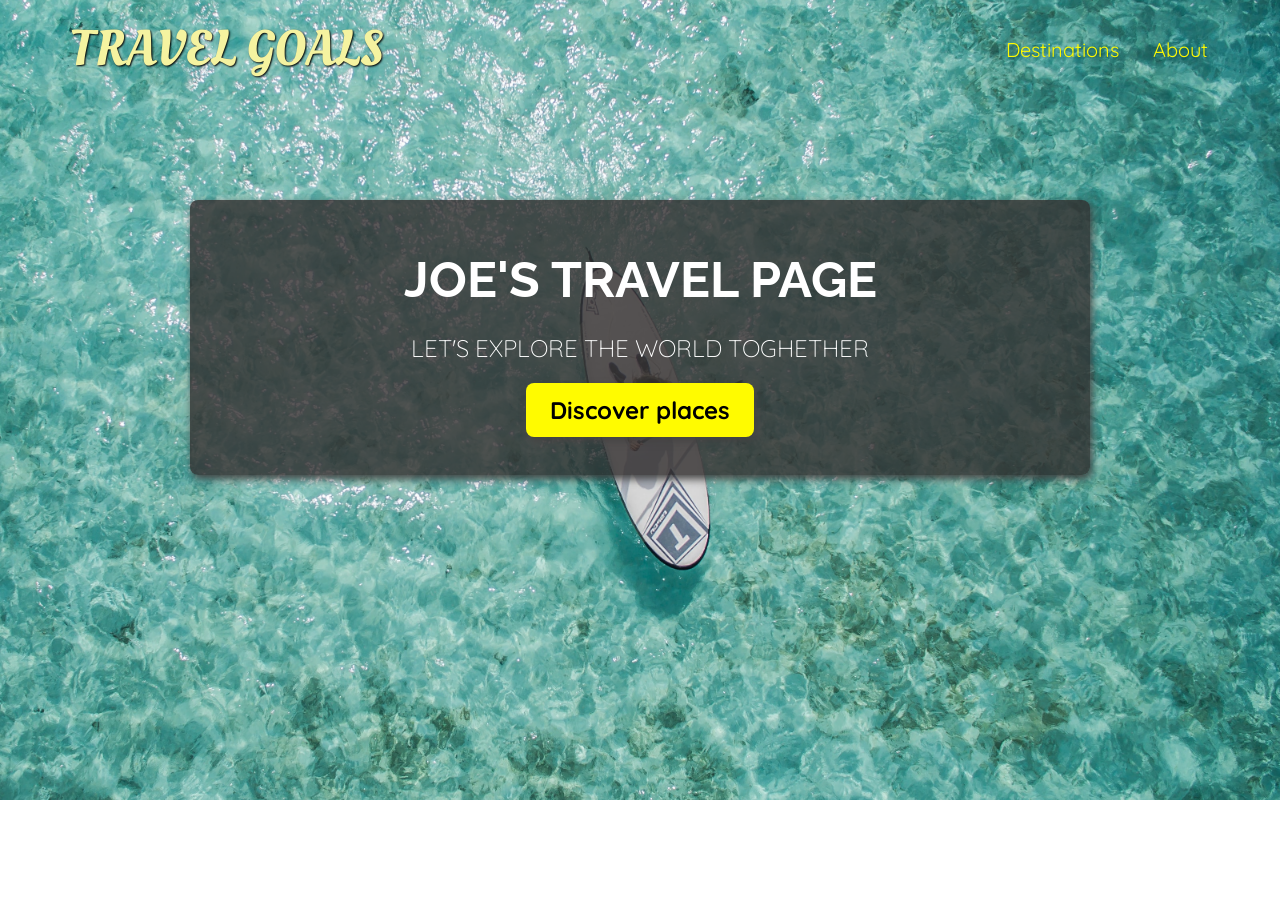
==== index.html @ 0a08febb "nav bar and first section completed Co-Authored-By: Claude Opus 5.5 <noreply@anthropic.com>" ====
<!doctype html>
<html lang="en">
  <head>
    <meta charset="UTF-8" />
    <link
      href="https://fonts.googleapis.com/css2?family=Raleway:wght@700&family=Oleo+Script:wght@700&family=Quicksand:wght@300;500;700&display=swap"
      rel="stylesheet"
    />
    <link rel="stylesheet" href="shared.css" />
    <link rel="stylesheet" href="styles.css" />

    <title>Travel Goals</title>
  </head>
  <body>
    <header>
      <div id="page-logo"><a href="/index.html">Travel Goals</a></div>
      <nav>
        <ul>
          <li><a href="places.html">Destinations</a></li>
          <li><a href="">About</a></li>
        </ul>
      </nav>
    </header>

    <main>
      <section id="hero">
        <div id="hero-content">
          <h1>Joe's Travel Page</h1>
          <p>Let's explore the world toghether</p>
          <a href="/places.html">Discover places</a>
        </div>
      </section>
      <section id="highlights"></section>
    </main>
    <footer></footer>
  </body>
</html>
---- shared.css ----
body {
  font-family: "Quicksand", sans-serif;
  margin: 0;
}

ul {
  list-style: none;
  margin: 0;
  padding: 0;
}
header {
  display: flex;
  justify-content: space-between;
  align-items: center;
  padding: 15px 60px;
  position: absolute;
  width: 100%;
  box-sizing: border-box;
}
#page-logo a {
  padding: 10px;
  font-family: "Oleo Script", sans-serif;
  color: rgb(245, 243, 160);
  font-size: 50px;
  text-decoration: none;
  text-transform: uppercase;
  text-shadow: 1px 1px 2px rgb(0, 0, 0);
}

header ul {
  display: flex;
}
header li {
  margin-left: 10px;
}

header a{
    color: rgb(255, 251, 0);
    text-decoration: none;
    font-size: 20px;
    padding: 12px;
    text-shadow: 1px 1px 2px rgba(0, 0, 0, 0.2);
    border-radius: 6px;

}

header a:hover{
    color: (77, 77, 77);
    background-color: rgb(255, 251, 0);
}
---- styles.css ----
#hero {
  height: 800px;
  background-image: url("/images/places/ocean.jpg");
  background-position: center;
  background-size: cover;
}

#hero-content{
    width: 900px;
    background-color: rgba(51, 47, 47, 0.8);
    box-shadow: 2px 4px 8px rgb(68,67,67);
    border-radius: 8px;
    text-align: center;
    padding: 50px 0;
    margin: 0 auto;
    position: relative;
    top: 200px;
}

#hero-content h1{
    color: white;
    text-transform: uppercase;
    font-size: 50px;
    font-family: "Raleway", sans-serif;
    margin: 0;
}

#hero-content p{
    color: white;
    text-transform: uppercase;
    font-size: 24px;
    font-weight: 300;
    margin-bottom: 32px;
}

#hero-content a{
    text-decoration: none;
    background-color: rgb(255, 251, 0);
    padding: 12px 24px;
    color: black;
    font-size: 24px;
    font-weight: bold;
    border-radius: 8px;
    box-shadow: 2px 4px 8px rgb(68, 67, 67);
}

#hero-content a:hover {
    background-color: rgb(255, 238, 0);
}
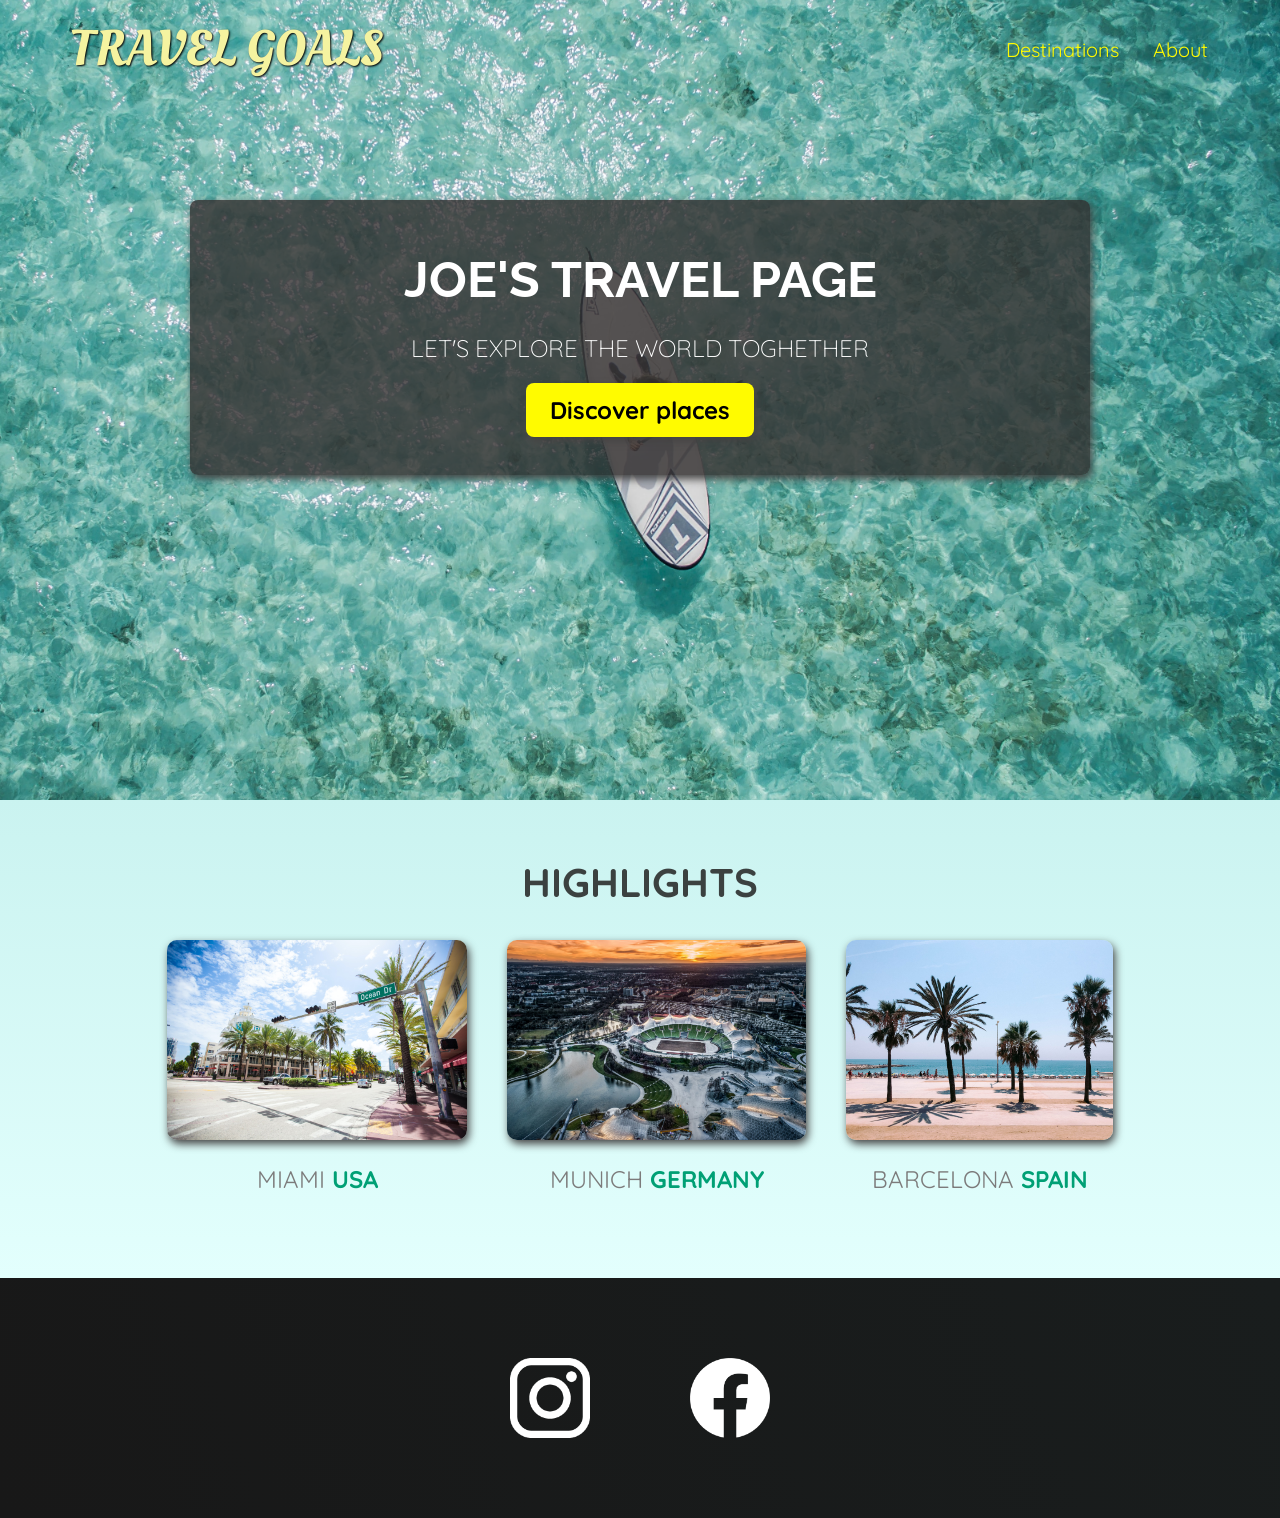
==== commit 203427cf: "Finished second section and footer" ====
--- a/index.html
+++ b/index.html
@@ -30,8 +30,43 @@
           <a href="/places.html">Discover places</a>
         </div>
       </section>
-      <section id="highlights"></section>
+      <section id="highlights">
+        <h2>Highlights</h2>
+        <ul id="destinations">
+          <li class="destination">
+            <img src="/images/places/miami.jpg" alt="Sunny Day in Miami" />
+            <p>Miami <strong>USA</strong></p>
+          </li>
+          <li class="destination">
+            <img
+              src="/images/places/munich.jpg"
+              alt="Munich stadium in winter"
+            />
+            <p>Munich <strong>Germany</strong></p>
+          </li>
+          <li class="destination">
+            <img
+              src="/images/places/barcelona.jpg"
+              alt="Palm beach in Barcelona"
+            />
+            <p>Barcelona <strong>Spain</strong></p>
+          </li>
+        </ul>
+      </section>
     </main>
-    <footer></footer>
+    <footer>
+      <ul>
+        <li>
+          <a href="https://www.instagram.com" target="_blank"
+            ><img src="/images/icons/insta.png" alt="Insagram logo"
+          /></a>
+        </li>
+        <li>
+          <a href="https://www.facebook.com" target="_blank"
+            ><img src="/images/icons/facebook.png" alt="Facebook logo"
+          /></a>
+        </li>
+      </ul>
+    </footer>
   </body>
 </html>
--- a/shared.css
+++ b/shared.css
@@ -34,17 +34,38 @@
   margin-left: 10px;
 }
 
-header a{
-    color: rgb(255, 251, 0);
-    text-decoration: none;
-    font-size: 20px;
-    padding: 12px;
-    text-shadow: 1px 1px 2px rgba(0, 0, 0, 0.2);
-    border-radius: 6px;
-
+header a {
+  color: rgb(255, 251, 0);
+  text-decoration: none;
+  font-size: 20px;
+  padding: 12px;
+  text-shadow: 1px 1px 2px rgba(0, 0, 0, 0.2);
+  border-radius: 6px;
 }
 
-header a:hover{
-    color: (77, 77, 77);
-    background-color: rgb(255, 251, 0);
+header a:hover {
+  color: (77, 77, 77);
+  background-color: rgb(255, 251, 0);
 }
+
+footer {
+  background: linear-gradient(70deg, rgb(24, 24, 24), rgb(25, 29, 29));
+  padding: 40px;
+}
+
+footer ul {
+  display: flex;
+  justify-content: center;
+  padding: 40px;
+}
+
+footer li {
+  width: 80px;
+  height: 80px;
+  margin: 0 50px;
+}
+
+footer img {
+  width: 100%;
+  height: 100%;
+}
--- a/styles.css
+++ b/styles.css
@@ -5,45 +5,87 @@
   background-size: cover;
 }
 
-#hero-content{
-    width: 900px;
-    background-color: rgba(51, 47, 47, 0.8);
-    box-shadow: 2px 4px 8px rgb(68,67,67);
-    border-radius: 8px;
-    text-align: center;
-    padding: 50px 0;
-    margin: 0 auto;
-    position: relative;
-    top: 200px;
+#hero-content {
+  width: 900px;
+  background-color: rgba(51, 47, 47, 0.8);
+  box-shadow: 2px 4px 8px rgb(68, 67, 67);
+  border-radius: 8px;
+  text-align: center;
+  padding: 50px 0;
+  margin: 0 auto;
+  position: relative;
+  top: 200px;
 }
 
-#hero-content h1{
-    color: white;
-    text-transform: uppercase;
-    font-size: 50px;
-    font-family: "Raleway", sans-serif;
-    margin: 0;
+#hero-content h1 {
+  color: white;
+  text-transform: uppercase;
+  font-size: 50px;
+  font-family: "Raleway", sans-serif;
+  margin: 0;
 }
 
-#hero-content p{
-    color: white;
-    text-transform: uppercase;
-    font-size: 24px;
-    font-weight: 300;
-    margin-bottom: 32px;
+#hero-content p {
+  color: white;
+  text-transform: uppercase;
+  font-size: 24px;
+  font-weight: 300;
+  margin-bottom: 32px;
 }
 
-#hero-content a{
-    text-decoration: none;
-    background-color: rgb(255, 251, 0);
-    padding: 12px 24px;
-    color: black;
-    font-size: 24px;
-    font-weight: bold;
-    border-radius: 8px;
-    box-shadow: 2px 4px 8px rgb(68, 67, 67);
+#hero-content a {
+  text-decoration: none;
+  background-color: rgb(255, 251, 0);
+  padding: 12px 24px;
+  color: black;
+  font-size: 24px;
+  font-weight: bold;
+  border-radius: 8px;
+  box-shadow: 2px 4px 8px rgb(68, 67, 67);
 }
 
 #hero-content a:hover {
-    background-color: rgb(255, 238, 0);
+  background-color: rgb(255, 238, 0);
 }
+#highlights {
+  padding: 24px;
+  background: linear-gradient(0deg, rgb(227, 255, 253), rgb(202, 243, 240));
+}
+
+#highlights h2 {
+  text-transform: uppercase;
+  text-align: center;
+  font-size: 40px;
+  color: rgb(59, 65, 64);
+  margin: 24px, 0;
+}
+
+#destinations {
+  display: flex;
+  width: 90%;
+  margin: auto;
+  margin-bottom: 40px;
+  justify-content: center;
+}
+.destination {
+  margin: 0 20px;
+  text-transform: uppercase;
+}
+
+.destination p {
+  text-align: center;
+  font-size: 24px;
+  color: rgb(124, 123, 123);
+  margin: 20px 0;
+}
+
+.destination img {
+  height: 200px;
+  width: 100%;
+  box-shadow: 2px 4px 8px Rgb(68, 67, 67);
+  border-radius: 10px;
+  object-fit: cover;
+}
+.destination strong {
+  color: rgb(0, 160, 117);
+}
